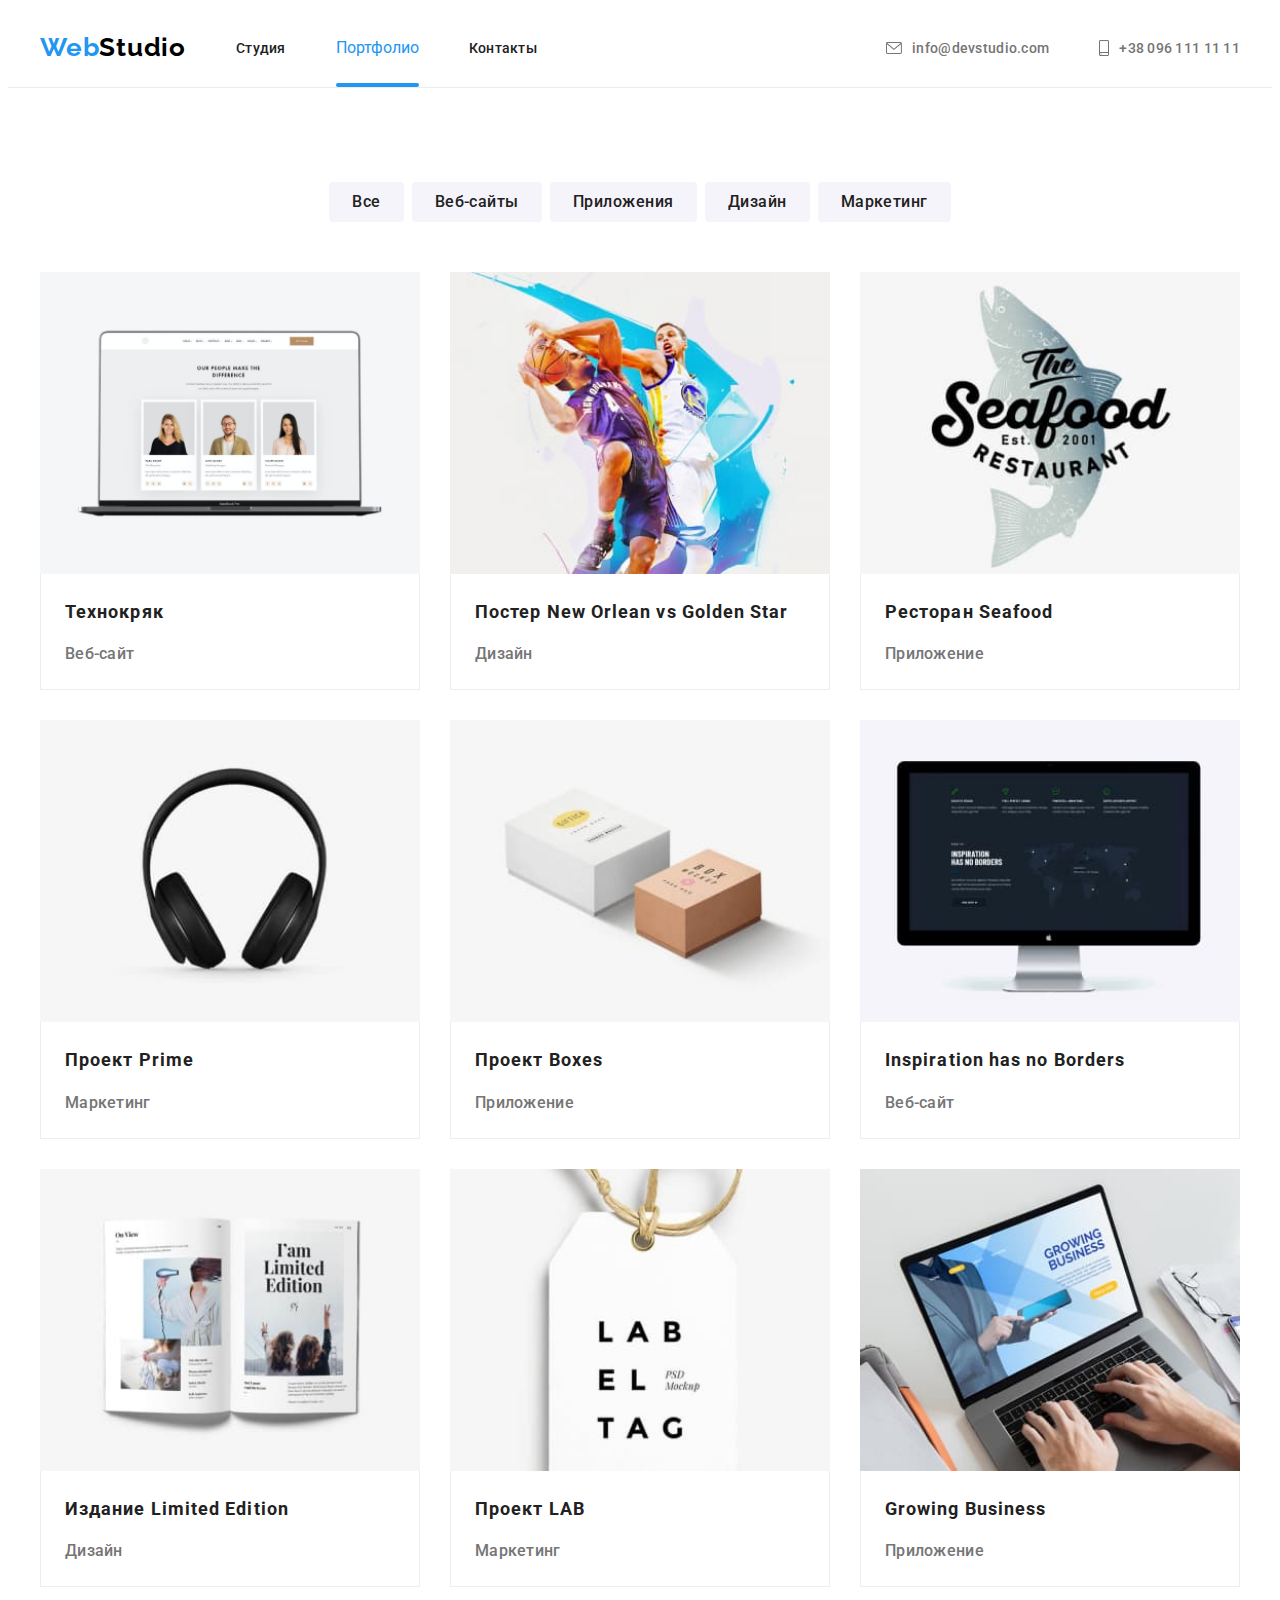
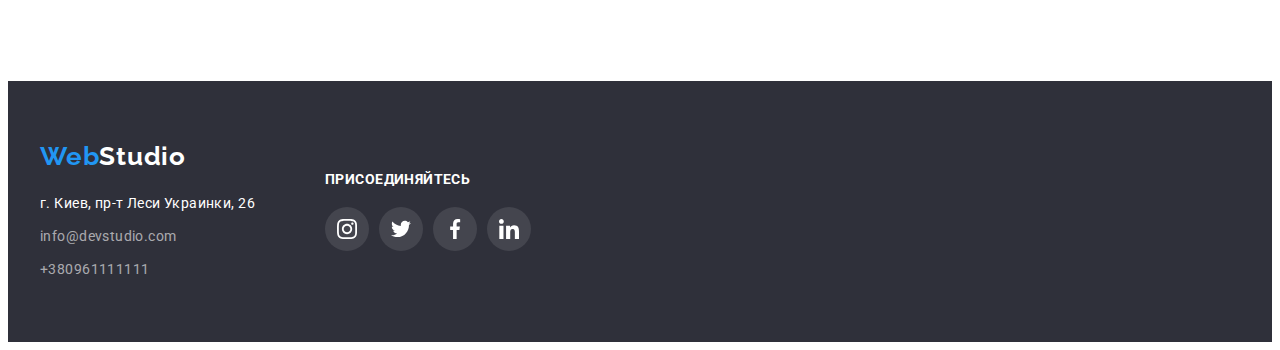
==== portfolio.html @ 1346bd60 "started hw6" ====
<!DOCTYPE html>
<html lang="ru">
<head>
    <meta charset="UTF-8">
    <meta http-equiv="X-UA-Compatible" content="IE=edge">
    <meta name="viewport" content="width=device-width, initial-scale=1.0">
    <link rel="preconnect" href="https://fonts.googleapis.com"> 
<link rel="preconnect" href="https://fonts.gstatic.com" crossorigin> 
    <title>Portfolio</title>
    <link href="https://fonts.googleapis.com/css2?family=Raleway:wght@700&family=Roboto:wght@400;500;700;900&display=swap" rel="stylesheet">
    <link rel="stylesheet" href="https://cdnjs.cloudflare.com/ajax/libs/modern-normalize/1.1.0/modern-normalize.min.css" integrity="sha512-wpPYUAdjBVSE4KJnH1VR1HeZfpl1ub8YT/NKx4PuQ5NmX2tKuGu6U/JRp5y+Y8XG2tV+wKQpNHVUX03MfMFn9Q==" crossorigin="anonymous" referrerpolicy="no-referrer" />
    <link rel="stylesheet" href="./CSS/styles1.css">
</head>
<body>
    <header class="header">
        <div class="container">
        <nav class="site-nav">
    <a href="" class="item logo-header"><span class="logo">Web</span><span class="logo1">Studio</span></a>
            <ul class="nav">   
            <li class="item"><a href="./index.html" class="link menu-link">Студия</a></li>
            <li class="item"><a href="./portfolio.html" class="link-current">Портфолио</a></li>
            <li class="item"><a href="" class="link menu-link">Контакты</a></li>
        </ul>
        </nav>
        <ul class="contacts">
            <li class="item icon-mail">
            <a href="mailto:info@devstudio.com" class="link"> 
                <svg class="mail-link"  width="16" height="12">
                <use href="./IMG/symbol-defs.svg#icon-envelope">
                </use>
            </svg>info@devstudio.com</a>
        </li>
            <li class="item icon-phone">
                <a href="tel:+380961111111" class="link"> 
                    <svg class="phone-link"  width="10" height="16">
                    <use href="./IMG/symbol-defs.svg#icon-smartphone">
                    </use>
                </svg>+38 096 111 11 11</a>
            </li>
        </ul>
        </div>
    </header>
    <main>
    <section class="main-portfolio">
        <div class="container">
        <ul class="nav-portfolio">
            <li class="item"><button class="button">Все</button></li>
            <li class="item"><button class="button">Веб-сайты</button></li>
            <li class="item"><button class="button">Приложения</button></li>
            <li class="item"><button class="button">Дизайн</button></li>
            <li class="item"><button class="button">Маркетинг</button></li>
        </ul>
        <ul class="works-list">
            <li class="cards"><a href="" class="link cards-link">
                <div class="thumb-cards"><img src="./IMG/img-0.png" alt="комп">
                    <p class="overlay-portfolio">
                    Ресурс предлагает комплексные предложения с разным уровнем функционала и сервисов. Все это позволит посетителю получить исчерпывающие сведения о компании или частном лице.
                </p>
            </div>
                <div class="works-underline"><h3 class="upperphotounderline">Технокряк</h3>
            <p class="bottomphotounderline">Веб-сайт</p></div></a></li>
            



            <li class="cards"><a href="" class="link cards-link">
                <div class="thumb-cards"><img src="./IMG/img-10.jpg" alt="баскетбол">
                    <p class="overlay-portfolio">
                    Ресурс предлагает комплексные предложения с разным уровнем функционала и сервисов. Все это позволит посетителю получить исчерпывающие сведения о компании или частном лице.
                </p>
            </div>
                <div class="works-underline"><h3 class="upperphotounderline">Постер New Orlean vs Golden Star</h3>
            <p class="bottomphotounderline">Дизайн</p></div></a></li>
            

            <li class="cards"><a href="" class="link cards-link">
                <div class="thumb-cards"><img src="./IMG/img-11.jpg" alt="рыба">
                <p class="overlay-portfolio">
                    Ресурс предлагает комплексные предложения с разным уровнем функционала и сервисов. Все это позволит посетителю получить исчерпывающие сведения о компании или частном лице.
                </p></div>
                <div class="works-underline"><h3 class="upperphotounderline">Ресторан Seafood</h3>
            <p class="bottomphotounderline">Приложение</p></div></a></li>





            <li class="cards"><a href="" class="link cards-link">
                <div class="thumb-cards"><img src="./IMG/img-12.jpg" alt="наушники">
                <p class="overlay-portfolio">
                    Ресурс предлагает комплексные предложения с разным уровнем функционала и сервисов. Все это позволит посетителю получить исчерпывающие сведения о компании или частном лице.
                </p></div>
                <div class="works-underline"><h3 class="upperphotounderline">Проект Prime</h3>
            <p class="bottomphotounderline">Маркетинг</p></div></a></li>


            <li class="cards"><a href="" class="link cards-link">
                <div class="thumb-cards"><img src="./IMG/img-5.jpg" alt="коробки"><p class="overlay-portfolio">
                    Ресурс предлагает комплексные предложения с разным уровнем функционала и сервисов. Все это позволит посетителю получить исчерпывающие сведения о компании или частном лице.
                </p></div>
                <div class="works-underline"><h3 class="upperphotounderline">Проект Boxes</h3>
            <p class="bottomphotounderline">Приложение</p></div></a></li>


            <li class="cards"><a href="" class="link cards-link">
                <div class="thumb-cards"><img src="./IMG/img-6.jpg" alt="мак"><p class="overlay-portfolio">
                    Ресурс предлагает комплексные предложения с разным уровнем функционала и сервисов. Все это позволит посетителю получить исчерпывающие сведения о компании или частном лице.
                </p></div>
                <div class="works-underline"><h3 class="upperphotounderline">Inspiration has no Borders</h3>
            <p class="bottomphotounderline">Веб-сайт</p></div></a></li>


            <li class="cards"><a href="" class="link cards-link">
                <div class="thumb-cards"><img src="./IMG/img-7.jpg" alt="журнал"><p class="overlay-portfolio">
                    Ресурс предлагает комплексные предложения с разным уровнем функционала и сервисов. Все это позволит посетителю получить исчерпывающие сведения о компании или частном лице.
                </p></div>
                <div class="works-underline"><h3 class="upperphotounderline">Издание Limited Edition</h3>
            <p class="bottomphotounderline">Дизайн</p></div></a></li>


            <li class="cards"><a href="" class="link cards-link">
                <div class="thumb-cards"><img src="./IMG/img-8.jpg" alt="бирка"><p class="overlay-portfolio">
                    Ресурс предлагает комплексные предложения с разным уровнем функционала и сервисов. Все это позволит посетителю получить исчерпывающие сведения о компании или частном лице.
                </p></div>
                <div class="works-underline"><h3 class="upperphotounderline">Проект LAB</h3>
            <p class="bottomphotounderline">Маркетинг</p></div></a></li>


            <li class="cards"><a href="" class="link cards-link">
                <div class="thumb-cards"><img src="./IMG/img-9.jpg" alt="макпро"><p class="overlay-portfolio">
                    Ресурс предлагает комплексные предложения с разным уровнем функционала и сервисов. Все это позволит посетителю получить исчерпывающие сведения о компании или частном лице.
                </p></div>
                <div class="works-underline"><h3 class="upperphotounderline">Growing Business</h3>
            <p class="bottomphotounderline">Приложение</p></div></a></li>
        </ul>
        </div>
    </section>
    </main>
    <footer class="footer">
        <div class="container">
            <div class="adress">
    <a href="" class="mainlogo"><span class="logo">Web</span><span class="logo2">Studio</span></a>
        
            <ul class="footercontacts">
                <li class="item"><a href="https://g.page/stamp-capital?share" target="_blank" class="streetadres">г. Киев, пр-т Леси Украинки, 26</a></li>
                <li class="item"><a href="mailto:info@devstudio.com" class="mail">info@devstudio.com</a></li>
                <li class="item"><a href="tel:+380961111111" class="phone">+380961111111</a></li>
            </ul>
        </div>
        <div class="footer-join">
        <h3 class="footer-title">Присоединяйтесь</h3>
        <ul class="footer-social">
            <li class="social"><a href="" class="footer-link link">
                <svg class="footer-icons" width="20" height="20">
                <use href="./IMG/symbol-defs.svg#icon-instagram"></use>
                </svg>
            </a></li>
            <li class="social"><a href="" class="footer-link link">
                <svg class="footer-icons" width="20" height="20">
                <use href="./IMG/symbol-defs.svg#icon-twitter"></use>
                </svg></a></li>
            <li class="social"><a href="" class="footer-link link">
                <svg class="footer-icons" width="20" height="20">
                <use href="./IMG/symbol-defs.svg#icon-facebook"></use>
                </svg></a></li>
            <li class="social"><a href="" class="footer-link link">
                <svg class="footer-icons" width="20" height="20">
                <use href="./IMG/symbol-defs.svg#icon-linkedin"></use>
                </svg></a>
            </li>
        </ul>
        </div>
        </div>
    </footer>
</body>
</html>
---- CSS/styles1.css ----
:root {
    --paragraphtextcolor: #757575;
    --titletextcolor: #212121;
    --accent: #2196F3;
    --cardsbcg: #FFFFFF;
    --teambcg: #F5F4FA;
    --headerbgc: #FFFFFF;
    --herobcg: #2F303A;
    --solutionsbcg: #FFFFFF;
    --worksbcg: #FFFFFF;
    --footerbcg: #2F303A;
    --timingfunction: cubic-bezier(0.4, 0, 0.2, 1);
}


p,
h1,
h2,
h3,
h4,
h5,
h6 {
  margin: 0;
}

ul,
ol {
  margin: 0;
  padding-left: 0;
}

button {
  cursor: pointer;
}

img {
  display: block;
  width:100%; 
  height:auto;
}



body {
   font-family: "Roboto", sans-serif;
    color: #757575;
    background-color: #FFF;

}

ul {
    padding: 0px;
    margin: 0px;
    list-style:none;
}

h2 {
    margin-top: 0px;
}  

h3 {
    margin-top: 0px;
    margin-bottom: 9.4px;
}


.container {
    width: 1200px;
    margin: 0 auto;
    padding-left: 15px;
    padding-right: 15px;

}

/* ------------------Header------------------ */

.header {
    border-bottom: 1px solid #ECECEC;
    background-color: var(--headerbgc);
    
}

.header .container {
    display: flex;
   
}

.site-nav {
    display: flex;
    align-items: center;
}

.nav {
    display: flex;
    align-items: center;
}




.site-nav .link, .link-current {
    padding-top: 30px;
    padding-bottom: 30px;
    display: inline-block;
}

.nav .item {
    position: relative;
}

.menu-link::after {
    content: "";
    display: block;
    position: absolute;
    bottom: 0px;
    width: 100%;
    height: 4px;
    border-radius: 2px;
    opacity: 0;
    background-color: #2196F3;
    transition: 250ms var(--timingfunction);

}

.link-current::after{
    content: "";
    display: block;
    position: absolute;
    bottom: 0px;
    width: 100%;
    height: 4px;
    border-radius: 2px;
    opacity: 1;
    background-color: #2196F3;

}

.menu-link:hover::after,
.nmenu-link:focus::after {
    opacity: 1;
    width: 100%;
    background-color: #2196F3;
}


.contacts {
    display: inline-flex;
    align-items: center;
    margin-left: auto;
}

.logo {
    font-family: 'Raleway';
font-weight: 700;
font-size: 26px;
line-height: 1.19;
letter-spacing: 0.03em;

color: var(--accent);
}
.logo1 {
    font-family: 'Raleway';
font-weight: 700;
font-size: 26px;
line-height: 1.19;
letter-spacing: 0.03em;

color: #000000;
}



.site-nav .item {
    padding: 0px;
}

.site-nav .item + .item {
    margin-left: 50px;
}

.logo-header {
   text-decoration: none;
   margin-right: 50px;
}

.link {
font-weight: 500;
font-size: 14px;
line-height: 16px;
letter-spacing: 0.02em;
text-decoration: none;
color: #212121;
 
cursor: pointer;
}


.link-current {
    color: var(--accent);
    text-decoration: none;    
}



.mail-link {
    margin-right: 10px;

}


.contacts .link {
    display: flex;
    align-items: center;
    color: #757575;
}

.mailto {
    display: block;
   
    margin-right: 10px;
    fill: #757575;
    
}

.phone {
    display: block;
    margin-right: 10px;
    fill: #757575;
}



.phone-link {
    margin-right: 10px;
    fill: currentColor;
}

.mail-link {
    fill: currentColor;
}

.contacts .item + .item {
    margin-left: 50px;
}

.nav .link:hover,
.nav .link:focus {
    color: var(--accent);
}


.icon-mail .link:hover,
.icon-mail .link:focus {
color: var(--accent);
}

.icon-phone .link:hover,
.icon-phone .link:focus {
    color: var(--accent);
}


/* .icon-mail .link:hover,
.icon-mail .link:focus {
color: var(--accent);
} */

/* .icon-phone .link:hover,
.icon-phone .link:focus {
    color: var(--accent);
} */








/* -------------------------Hero----------------------- */

.hero {    
    padding-top: 200px;
    padding-bottom: 200px;
    text-align: center;
}

.hero-title {
    max-width: 696px;
    margin: auto;
    margin-bottom: 30px;
    line-height: 1.36;
    font-weight: 900;
font-size: 44px;
letter-spacing: 0.06em;
text-transform: uppercase;
text-align: center;

    color: #FFFFFF;
}

.hero .button {
    
    min-width: 200px;
    padding: 10px 32px;  
    border: 0px solid transparent;
    text-align: center;
}

.button {
    font-weight: 700;
font-size: 16px;
line-height: 1.88;
text-align: center;
letter-spacing: 0.06em;
font-family: inherit;

    color: #FFFFFF;
    background-color: var(--accent);
    border-radius: 4px;
    cursor: pointer;
}


/* ----------Hero background ------------ */

.background {
    background: var(--herobcg);
    background-image: linear-gradient(to right, rgba(47, 48, 58, 0.4) ,rgba(47, 48, 58, 0.4)),
    url(../IMG/hero.jpg);
    background-size: cover;
    background-repeat: no-repeat;
    background-position: center;
    margin-left: auto;
    margin-right: auto;
    max-width: 1600px;
}




/* ----------------------------Наши преимущества section solutions-------------------- */

.section-solutions {
    padding-top: 94px;
    padding-bottom: 94px;
    background-color: var(--solutionsbcg);
}

.solutionspar {
    display: flex;

}

.solutionspar .item {
    display: block;
    width: 270px;
    
    
}

.solutionspar .item::before {
    display: block;
    min-height: 120px;
    content: "";
    height: 40px;
    margin-bottom: 30px;
    background-color: #F5F4FA;
}

.icon-antenna::before {
    background-repeat: no-repeat;
    background-position: center;
    background-image: url(../IMG/antenna.svg);
}

.icon-clock::before {
    background-repeat: no-repeat;
    background-position: center;
    background-image: url(../IMG/clock.svg);
}

.icon-diagramma::before {
    background-repeat: no-repeat;
    background-position: center;
    background-image: url(../IMG/vector.svg);
}

.icon-austronaut::before {
    background-repeat: no-repeat;
    background-position: center;
    background-image: url(../IMG/astronaut.svg);
}




.solutionspar .item + .item{
    margin-left: 30px;
}
.solutions-title {
color: var(--titletextcolor);
font-weight: 700;
font-size: 14px;
line-height: 1.14;
letter-spacing: 0.03em;
text-transform: uppercase;
}

.solutions-text {
    font-weight: 400;
    font-size: 14px;
line-height: 1.71;
    color: var(--paragraphtextcolor);
}

.section-title {
    margin-bottom: 50px;
    color: var(--titletextcolor);
    text-align: center;
    font-weight: 700;
font-size: 36px;
line-height: 1.16;
text-align: center;
letter-spacing: 0.03em;
color: var(--titletextcolor) 
}

.whatwedo {
    display: flex;
    
}


.section-whatwedo {
    padding-bottom: 94px;
}


.whatwedo .item {
    display: block;
    

}

.whatwedo .item + .item{
    margin-left: 30px;
}

.thumb-whatwedo {
    position: relative;
}

.photo-sign {
    position: absolute;
    bottom: 0;
    width: 370px;
    height: 70px;
    padding-top: 27px;
    font-weight: 700;
font-size: 14px;
line-height: 16px;
text-align: center;
letter-spacing: 0.03em;
text-transform: uppercase;
text-align: center;

color: #FFFFFF;
background: rgba(47, 48, 58, 0.8);
}


/* -------------------------------наша команда--------------------------- */

.team {
    padding-top: 94px;
    padding-bottom: 94px;
   background-color: var(--teambcg);
}


.team-list .cards + .cards{
    margin-left: 30px;
}


.team-list .cards {
    display:block;
    background-color: #FFFFFF;
    box-shadow: 0px 1px 3px rgba(0, 0, 0, 0.12), 0px 1px 1px rgba(0, 0, 0, 0.14), 0px 2px 1px rgba(0, 0, 0, 0.2);
border-radius: 0px 0px 4px 4px;
}


.team-list {
    display: flex;

}

.team-underline {
    padding-top: 30px;
    padding-bottom: 30px;
    


}

.team .upperphotounderline {
    text-align: center;
    font-weight: 500;
font-size: 16px;
line-height: 1.19;
    
color: var(--titletextcolor)
}

.team .bottomphotounderline {
    text-align: center;
    font-size: 16px;
line-height: 1.19;
margin-bottom: 16px;
    color: var(--paragraphtextcolor);
}

.social-info {
    display: flex;
    justify-content: center;
}

.social {
  
    width: 44px;
    height: 44px;
    margin-right: 10px;
    
}

.social .item:last-child {
    margin-right: 0px;
}


.social-link {
    display: flex;
    width: 100%;
    height: 100%;
    border-radius: 50%;
    align-items: center;
    justify-content: center;
    fill: #AFB1B8;
    
    
}

.social-link:hover,
.social-link:focus {
    background-color: var(--accent);
    fill: #ffffff;
    transition: 250ms var(--timingfunction);
}



/* --------------------------------Clients------------------------------- */

.clients {
    padding-top: 94px;
    padding-bottom: 94px;
    
}

.clients-info {
display: flex;


}

.clients-info .clients-logo + .clients-logo {
    margin-left: 30px;
}




.clients-link {
    display: flex;
    align-items: center;
    width: 170px;
    height: 92px;
    justify-content: center;
    border:1px solid #AFB1B8; 
    border-radius:4px;
}

.clients-icons {
    fill: #AFB1B8
    
}


.clients-link:hover .clients-icons, 
.clients-link:focus .clients-icons{ 
    fill: var(--accent);
    transition: 250ms var(--timingfunction);
    
}

.clients-link:hover,
.clients-link:focus {
    border-color: var(--accent);
    transition: 250ms var(--timingfunction);
 
}


/* --------------------------------Portfolio----------------------------- */



.nav-portfolio .button {
    background-color: #F5F4FA;
font-weight: 500;
font-size: 16px;
line-height: 1.62;
text-align: center;
letter-spacing: 0.03em;

color: #212121;
}

.nav-portfolio button:hover,
.nav-portfolio button:focus {
    box-shadow: 0px 3px 1px rgba(0, 0, 0, 0.1), 0px 1px 2px rgba(0, 0, 0, 0.08), 0px 2px 2px rgba(0, 0, 0, 0.12);
border-radius: 4px;
    color: #FFFFFF;
  background-color: var(--accent);
  transition: 250ms var(--timingfunction);
}

.nav-portfolio .button {
    padding: 6px 22px;
    border: 1px solid transparent;

}

.main-portfolio {
    background-color: var(--worksbcg);
padding-top:94px;
padding-bottom:94px
}


.nav-portfolio {
    justify-content: center;
    margin-bottom: 50px;
    display: flex;
    background-color: #FFFFFF;
    
    
}

.nav-portfolio .item + .item {
margin-left: 8px;
}

.nav .item {
    position: relative;
}


.thumb-cards {
    position: relative;
    overflow: hidden;
}

.overlay-portfolio {
position: absolute;
top: 0;
width: 100%;
height: 100%;
padding: 63px 24px;
font-family: 'Roboto';
font-style: normal;
font-weight: 400;
font-size: 18px;
line-height: 1.56;

letter-spacing: 0.03em;
background-color: rgba(33, 150, 243, 0.9);
color: #FFFFFF;
transform: translateY(100%);
transition: transform 250ms var(--timingfunction);
}

.cards-link {
    display: block;
}



.cards-link:hover .overlay-portfolio {
    transform: translate(0);
}

.overlay-portfolio:hover {
    transform: translateY(0);
}

.works {
    padding-bottom: 94px;
}

.works-list {
    display: flex;
    flex-wrap: wrap;
    
}


.works-list .cards {
    margin: 0px auto;
    display: block;
    width: 100%;
    height: auto;
    width: calc((100% - 60px)/3);
    margin-right: 30px;
    margin-bottom: 30px;

    cursor: pointer;

}

.works-list .cards-link:hover,
.works-list .cards-link:focus {
    box-shadow: 0px 4px 4px 0px rgba(0, 0, 0, 0.25);

}
.works-list .cards:nth-child(3n) {
margin-right: 0;
}

.works-list .cards:nth-last-child(-n + 3) {
margin-bottom: 0;
}

.works-underline {
    padding: 20px 24px;
    border-bottom: 1px solid #EEEEEE;
    border-right: 1px solid #EEEEEE;
    border-left: 1px solid #EEEEEE;
    

}

.works-list .upperphotounderline {
    font-weight: 700;
font-size: 18px;
line-height: 2.0;
letter-spacing: 0.06em;


color: var(--titletextcolor)
}

.works-list .bottomphotounderline {
    font-size: 16px;
line-height: 1.88;
    color: var(--paragraphtextcolor);
}

/* --------------------------------Footer---------------------------- */


.footer {
    padding: 60px;
    background-color: var(--footerbcg);
}

/* footer logo */


.footer a {
    text-decoration: none;
}


.footercontacts .item:not(:last-child) {
    margin-bottom: 9px;
}

.mainlogo {
    display: inline-block;
    margin-bottom: 20px;
}

.logo {
    font-family: 'Raleway';
font-style: normal;
font-weight: 700;
font-size: 26px;
line-height: 1.19;
letter-spacing: 0.03em;

color: var(--accent);

}
.logo2 {
    font-family: 'Raleway';
font-style: normal; 
font-weight: 700;
font-size: 26px;
line-height: 1.19;
letter-spacing: 0.03em;

color: #FFFFFF;
}



.streetadres {
    
    font-style: normal;
    font-weight: 400;
font-size: 14px;
line-height: 1.71;
letter-spacing: 0.03em;
  text-decoration: none;

  color: #FFFFFF;
  
}

.streetadres:hover,
.streetadress:focus 
{
   color: var(--accent);
   transition: 250ms var(--timingfunction);
}

.mail, .phone {
    font-style: normal;
font-weight: 400;
font-size: 14px;
line-height: 1.71;
letter-spacing: 0.03em;

color: #FFFFFF99;
text-decoration: none;
}

.mail {
    display: inline-block;
    
}

.mail:hover {  
   color: var(--accent)
}

.phone:hover {
   color: var(--accent)
}


/* -----------------------------------Footer social----------------------------- */

.footer {
    padding-top: 60px;
    padding-bottom: 60px;
    padding-left: 0;
    padding-right: 0;
}

.footer > .container {
    display: flex;
    align-items: center;
}

.adress{
    text-align: left;
    margin-right: 70px;
    
}

.footer-title {
    font-weight: 700;
font-size: 14px;
line-height: 16px;
letter-spacing: 0.03em;
text-transform: uppercase;
margin-bottom: 20px;
color: #FFFFFF;
}

.footer-join {
    
    display:block;
    padding-left: 0;
    
}

.footer-social {
    display: flex;
    justify-content: center;

}

.social-footer {
    margin-left: 10px;
    width: 44px;
    height: 44px;
    
}


.footer-link {
display: flex;
    width: 100%;
    height: 100%;
    
    border-radius: 50%;
    align-items: center;
    justify-content: center;
    background-color: rgba(255, 255, 255, 0.1);
    fill: #FFFFFF;
    

}

.footer-icons {
    fill: #ffffff;
}

.social-footer:first-child {
    margin-left: 0px;
}

.social:last-child {
    margin-right: 0px;
}


.footer-link:hover, 
.footer-link:focus {
    background-color: var(--accent);
    transition: 250ms var(--timingfunction);
}

.backdrop {
    position: fixed;
    width: 1600x;
    height: 1024px;
    top: 0;
    left: 0;
    right: 0;
    bottom: 0;
    background-color: rgba(0, 0, 0, 0.2);
    transition: opacity 2500ms, visibility 2500ms;

}

.is-hidden {
    visibility: hidden;
    opacity: 0; 
    pointer-events: none; 
}


.modal {
    position: absolute;
    top: 21.6%;
    left: 50%;
    right: 50%;
    transform: translate(-50%);
    width: 528px;
    min-height: 581px;
    background-color: #FFFFFF;
    opacity: 1;
}

.button-modal {
    position: absolute;
    top: 8px;
    right: 8px;
    display: flex;
    align-items: center;
    justify-content: center;
    padding: 0;
    background-color: #FFFFFF;
    border: 1px solid rgba(0, 0, 0, 0.1);
   border-radius: 50%;

}
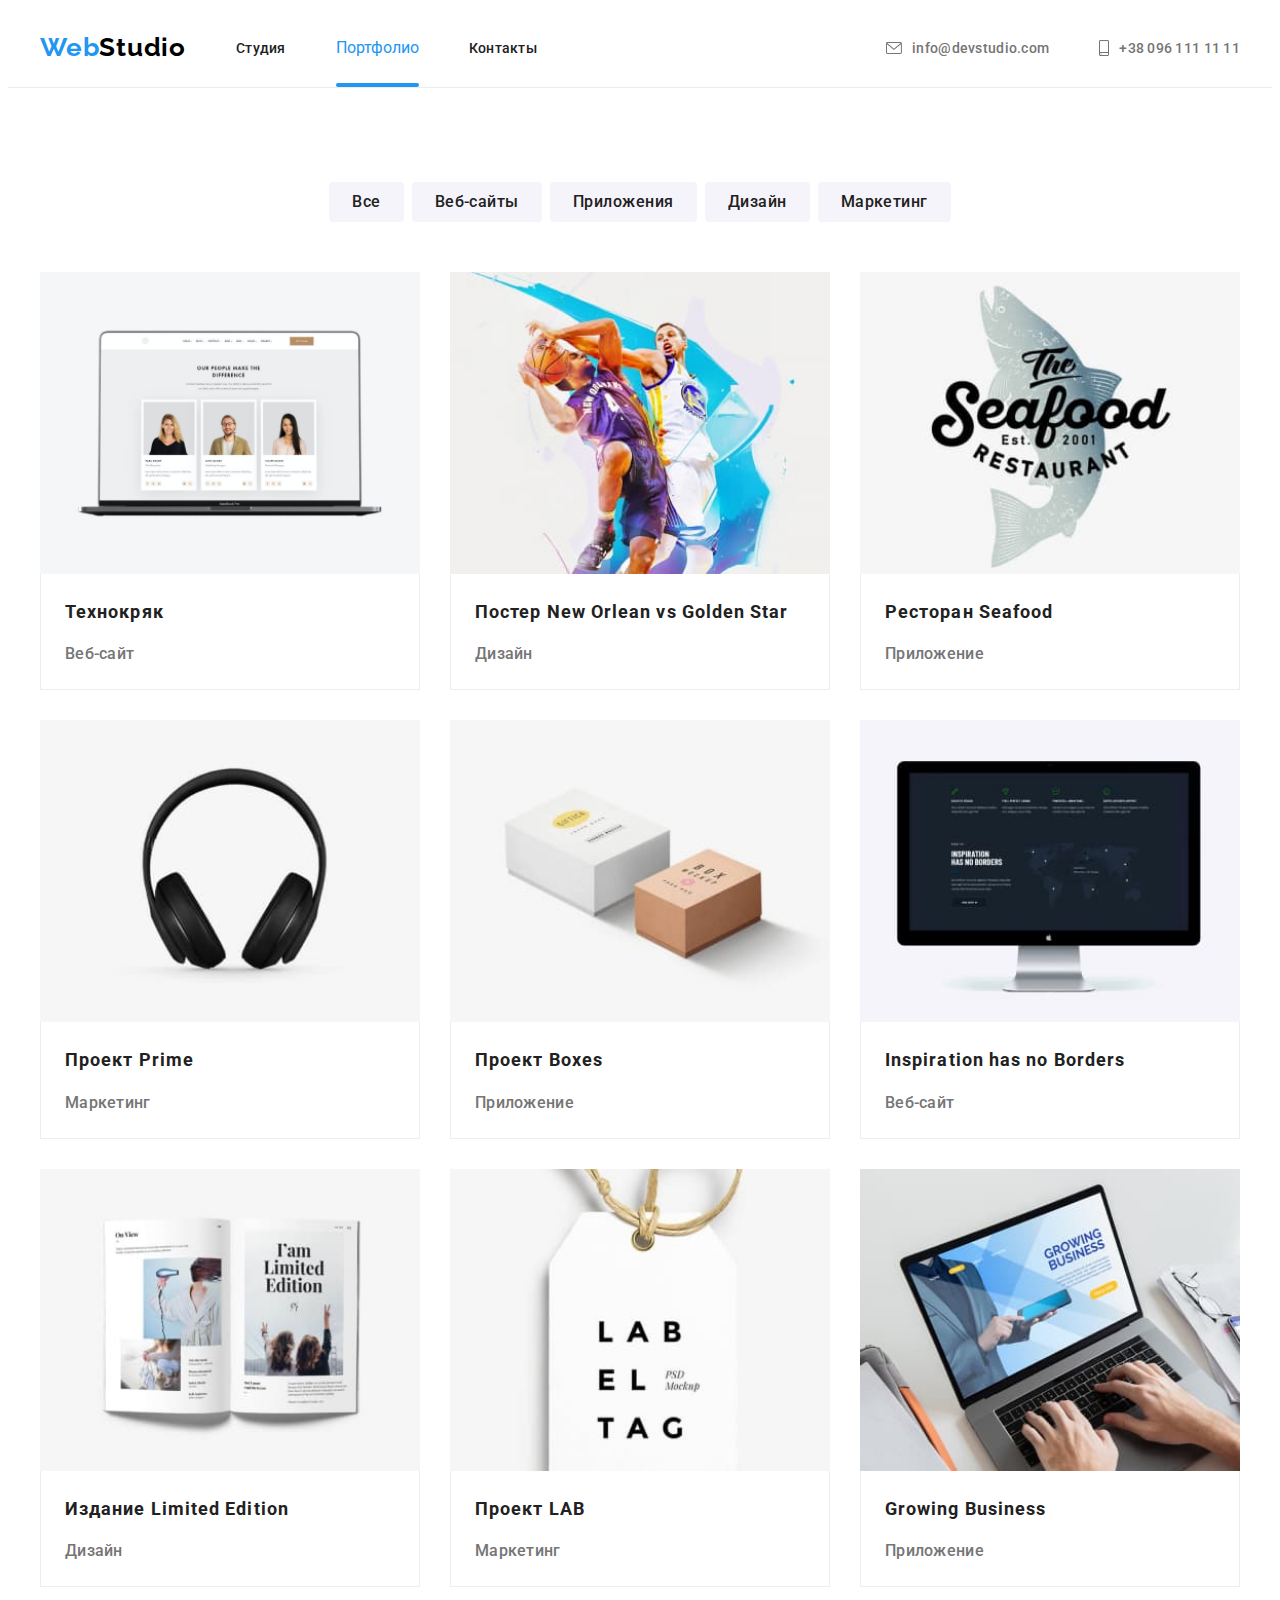
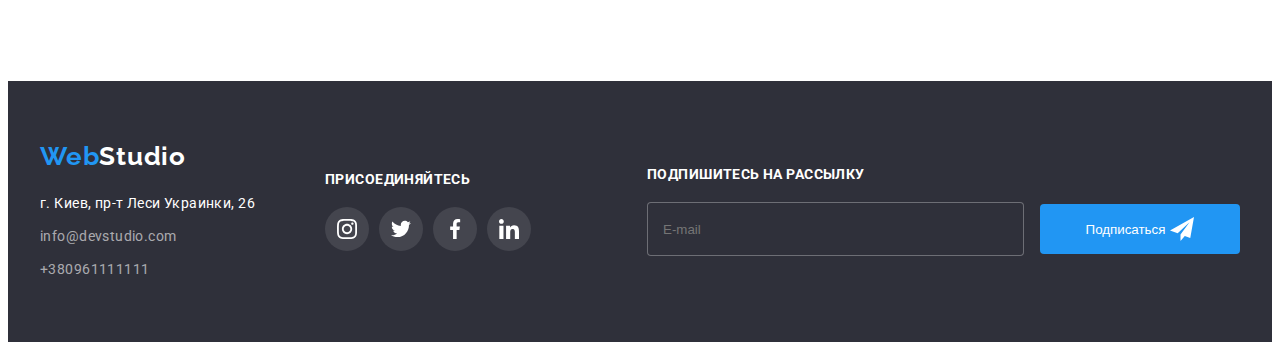
==== commit be165d0a: "added footer to portfolio" ====
--- a/portfolio.html
+++ b/portfolio.html
@@ -136,7 +136,7 @@
         </div>
     </section>
     </main>
-    <footer class="footer">
+   <footer class="footer">
         <div class="container">
             <div class="adress">
     <a href="" class="mainlogo"><span class="logo">Web</span><span class="logo2">Studio</span></a>
@@ -150,26 +150,35 @@
         <div class="footer-join">
         <h3 class="footer-title">Присоединяйтесь</h3>
         <ul class="footer-social">
-            <li class="social"><a href="" class="footer-link link">
+            <li class="social-footer"><a href="" class="footer-link link">
                 <svg class="footer-icons" width="20" height="20">
                 <use href="./IMG/symbol-defs.svg#icon-instagram"></use>
                 </svg>
             </a></li>
-            <li class="social"><a href="" class="footer-link link">
+            <li class="social-footer"><a href="" class="footer-link link">
                 <svg class="footer-icons" width="20" height="20">
                 <use href="./IMG/symbol-defs.svg#icon-twitter"></use>
                 </svg></a></li>
-            <li class="social"><a href="" class="footer-link link">
+            <li class="social-footer"><a href="" class="footer-link link">
                 <svg class="footer-icons" width="20" height="20">
                 <use href="./IMG/symbol-defs.svg#icon-facebook"></use>
                 </svg></a></li>
-            <li class="social"><a href="" class="footer-link link">
+            <li class="social-footer"><a href="" class="footer-link link">
                 <svg class="footer-icons" width="20" height="20">
                 <use href="./IMG/symbol-defs.svg#icon-linkedin"></use>
                 </svg></a>
             </li>
         </ul>
         </div>
+            <div class="footer-submit">
+                <h3 class="footer-title">Подпишитесь на рассылку</h3>
+                
+                <form>
+            <label for="email"></label>
+            <input type="email" name="user-email" class="footer-input" id="email" placeholder="E-mail">
+            <button type="submit" class="footer-button ">Подписаться</button>
+            </div>  
+           </form>
         </div>
     </footer>
 </body>
--- a/CSS/styles1.css
+++ b/CSS/styles1.css
@@ -102,6 +102,7 @@
     padding-top: 30px;
     padding-bottom: 30px;
     display: inline-block;
+    transition: color 250ms var(--timingfunction);
 }
 
 .nav .item {
@@ -132,15 +133,10 @@
     border-radius: 2px;
     opacity: 1;
     background-color: #2196F3;
-
-}
-
-.menu-link:hover::after,
-.nmenu-link:focus::after {
-    opacity: 1;
-    width: 100%;
-    background-color: #2196F3;
-}
+    transition: opacity 2000ms var(--timingfunction);
+
+}
+
 
 
 .contacts {
@@ -190,7 +186,7 @@
 letter-spacing: 0.02em;
 text-decoration: none;
 color: #212121;
- 
+transition: color 250ms var(--timingfunction);
 cursor: pointer;
 }
 
@@ -258,20 +254,6 @@
 .icon-phone .link:focus {
     color: var(--accent);
 }
-
-
-/* .icon-mail .link:hover,
-.icon-mail .link:focus {
-color: var(--accent);
-} */
-
-/* .icon-phone .link:hover,
-.icon-phone .link:focus {
-    color: var(--accent);
-} */
-
-
-
 
 
 
@@ -452,21 +434,28 @@
 }
 
 .photo-sign {
+     display: flex;
     position: absolute;
+    padding: 0;
+    margin: 0;
     bottom: 0;
-    width: 370px;
+    left: 0;
+    width: 100%;
     height: 70px;
-    padding-top: 27px;
+
+    background: rgba(47, 48, 58, 0.8);
+   
     font-weight: 700;
 font-size: 14px;
-line-height: 16px;
-text-align: center;
+line-height: 1.14;
 letter-spacing: 0.03em;
 text-transform: uppercase;
-text-align: center;
+
+align-items: center;
+justify-content: center;
+
 
 color: #FFFFFF;
-background: rgba(47, 48, 58, 0.8);
 }
 
 
@@ -548,7 +537,7 @@
     align-items: center;
     justify-content: center;
     fill: #AFB1B8;
-    
+    transition: fill 250ms var(--timingfunction), background-color 250ms var(--timingfunction);
     
 }
 
@@ -556,7 +545,7 @@
 .social-link:focus {
     background-color: var(--accent);
     fill: #ffffff;
-    transition: 250ms var(--timingfunction);
+    
 }
 
 
@@ -590,10 +579,14 @@
     justify-content: center;
     border:1px solid #AFB1B8; 
     border-radius:4px;
+    transition: border-color 250ms var(--timingfunction);
+
 }
 
 .clients-icons {
-    fill: #AFB1B8
+    fill: #AFB1B8;
+    transition: fill 250ms var(--timingfunction);
+    
     
 }
 
@@ -601,14 +594,14 @@
 .clients-link:hover .clients-icons, 
 .clients-link:focus .clients-icons{ 
     fill: var(--accent);
-    transition: 250ms var(--timingfunction);
+   
     
 }
 
 .clients-link:hover,
 .clients-link:focus {
     border-color: var(--accent);
-    transition: 250ms var(--timingfunction);
+  
  
 }
 
@@ -624,8 +617,11 @@
 line-height: 1.62;
 text-align: center;
 letter-spacing: 0.03em;
-
+padding: 6px 22px;
+    border: 1px solid transparent;
+    transition: background-color 250ms var(--timingfunction), box-shadow 250ms var(--timingfunction);
 color: #212121;
+
 }
 
 .nav-portfolio button:hover,
@@ -634,14 +630,8 @@
 border-radius: 4px;
     color: #FFFFFF;
   background-color: var(--accent);
-  transition: 250ms var(--timingfunction);
-}
-
-.nav-portfolio .button {
-    padding: 6px 22px;
-    border: 1px solid transparent;
-
-}
+}
+
 
 .main-portfolio {
     background-color: var(--worksbcg);
@@ -688,13 +678,11 @@
 letter-spacing: 0.03em;
 background-color: rgba(33, 150, 243, 0.9);
 color: #FFFFFF;
-transform: translateY(100%);
+transform: translateY(101%);
 transition: transform 250ms var(--timingfunction);
 }
 
-.cards-link {
-    display: block;
-}
+
 
 
 
@@ -725,16 +713,28 @@
     width: calc((100% - 60px)/3);
     margin-right: 30px;
     margin-bottom: 30px;
-
+    
+
+}
+
+.cards-link {
+    display: block;
     cursor: pointer;
-
-}
-
-.works-list .cards-link:hover,
-.works-list .cards-link:focus {
+    transition: box-shadow;
+    transition-duration: 2500ms;
+    transition-timing-function: cubic-bezier(0.23, 1, 0.320, 1)
+    
+
+}
+
+
+.cards-link:hover,
+.cards-link:focus {
     box-shadow: 0px 4px 4px 0px rgba(0, 0, 0, 0.25);
 
 }
+
+
 .works-list .cards:nth-child(3n) {
 margin-right: 0;
 }
@@ -783,6 +783,9 @@
     text-decoration: none;
 }
 
+.footercontacts {
+    margin-right: auto;
+}
 
 .footercontacts .item:not(:last-child) {
     margin-bottom: 9px;
@@ -816,17 +819,18 @@
 }
 
 
-
 .streetadres {
     
     font-style: normal;
     font-weight: 400;
 font-size: 14px;
 line-height: 1.71;
-letter-spacing: 0.03em;
-  text-decoration: none;
+
+letter-spacing: 0.03em;
+text-decoration: none;
 
   color: #FFFFFF;
+   transition: color 250ms var(--timingfunction);
   
 }
 
@@ -846,6 +850,11 @@
 
 color: #FFFFFF99;
 text-decoration: none;
+transition: color 250ms var(--timingfunction);
+}
+
+.phone {
+    margin-right: 0px;
 }
 
 .mail {
@@ -923,6 +932,7 @@
     justify-content: center;
     background-color: rgba(255, 255, 255, 0.1);
     fill: #FFFFFF;
+    transition: background-color 250ms var(--timingfunction);
     
 
 }
@@ -946,16 +956,76 @@
     transition: 250ms var(--timingfunction);
 }
 
+
+
+
+
+/* -------------------------------Footer form---------------------------------------*/
+
+.footer-submit {
+    margin-left: auto;
+    align-items:baseline;
+    justify-content: center;
+}
+
+.footer-input {
+    width: 358px;
+    height: 50px;
+    border: 1px solid rgba(255, 255, 255, 0.3);
+    border-radius: 4px;
+    background-color: var(--footerbcg);
+    margin-right: 12px;
+    padding-left: 15px;
+    color: #FFFFFF;
+}
+
+
+.footer-button {
+     display: inline-flex;
+    width: 200px;
+    height: 50px;
+    border: transparent;
+    align-items: center;
+    justify-content: center;
+    border-radius: 4px;
+    border: 1px solid transparent;
+    color: #FFFFFF;
+    background-color: var(--accent);
+
+}
+
+.footer-button::after {
+    display: block;
+    content: "";
+    width: 24px;
+    height: 24px;
+    margin-left: 5px;
+    background-repeat: no-repeat;
+    background-position: center;
+    background-image: url(../IMG/iconsend.svg);
+    
+}
+
+
+
+
+
+
+
+
+
+
+
+/* --------------------------------Backdrop------------------------------------------ */
 .backdrop {
     position: fixed;
     width: 1600x;
-    height: 1024px;
     top: 0;
     left: 0;
     right: 0;
     bottom: 0;
     background-color: rgba(0, 0, 0, 0.2);
-    transition: opacity 2500ms, visibility 2500ms;
+    transition: opacity 250ms, visibility 250ms;
 
 }
 
@@ -968,17 +1038,50 @@
 
 .modal {
     position: absolute;
-    top: 21.6%;
+    top: 50%;
     left: 50%;
-    right: 50%;
-    transform: translate(-50%);
+    transform: translate(-50%, -50%);
     width: 528px;
     min-height: 581px;
+    padding: 40px;
     background-color: #FFFFFF;
     opacity: 1;
-}
-
-.button-modal {
+    border-radius: 4px;
+    box-shadow: 0px 1px 3px rgba(0, 0, 0, 0.12), 0px 1px 1px rgba(0, 0, 0, 0.14), 0px 2px 1px rgba(0, 0, 0, 0.2);
+}
+
+
+.input-field {
+    position: relative;
+}
+
+
+.input-icon1 {
+    position: absolute;
+    top: 11px;
+    left: 12px;
+    background-image: url(../IMG/person-black.svg);
+
+}
+
+.input-icon2 {
+    position: absolute;
+    top: 11px;
+    left: 12px;
+    background-image: url(../IMG/phone-black.svg);
+
+}
+
+.input-icon3 {
+    position: absolute;
+    top: 11px;
+    left: 12px;
+    background-image: url(../IMG/email-black.svg);
+
+}
+
+
+.button-modal-close {
     position: absolute;
     top: 8px;
     right: 8px;
@@ -993,8 +1096,153 @@
 }
 
 
-
-
-
-
-
+.button-modal-close:hover,
+.button-modal-close:focus {
+    fill: #2196F3;
+}
+
+.modal-title {
+    text-align: center;
+    font-weight: 700;
+font-size: 20px;
+line-height: 1.15;
+text-align: center;
+color: #212121;
+margin-bottom: 12px;
+}
+
+
+.userdata {
+    display: flex;
+    flex-direction: column;
+}
+
+.modal-input {
+    width: 100%;
+    height: 40px;
+    border: 1px solid rgba(33, 33, 33, 0.2);
+    border-radius: 4px;
+    padding-left: 35px;
+
+
+}
+
+.modal-label {
+    font-size: 12px;
+line-height: 1.166;
+letter-spacing: 0.01em;
+margin-bottom: 4px;
+color: #757575;
+}
+
+.modal-field {
+    display: flex;
+    flex-direction: column;
+    margin-bottom: 10px;
+}
+
+.modal-field.comment {
+    margin-bottom: 20px;
+}
+
+.modal-comments {
+    width: 448px;
+    height: 120px;
+     border: 1px solid rgba(33, 33, 33, 0.2);
+border-radius: 4px;
+resize: none;
+padding: 12px 16px;
+}
+
+.checkbox-field {
+    display: flex;
+    margin: auto;
+    margin-bottom: 30px;
+    
+}
+
+.policy-text::before {
+    content: "";
+    width: 16px;
+    height: 15px;
+    border: 2px solid #212121;
+    border-radius: 3px;
+   margin-right: 8px;
+}
+
+
+.policy-text {
+    display: flex;
+    font-weight: 400;
+font-size: 14px;
+line-height: 1.71;
+letter-spacing: 0.03em;
+margin-right: 8px;
+align-items: center;
+color: #757575;
+}
+
+.policy-terms {
+    font-weight: 400;
+font-size: 14px;
+line-height: 1.71;
+letter-spacing: 0.03em;
+text-decoration-line: underline;
+
+color: #2196F3;
+
+
+}
+
+.checkbox:checked + .policy-text::before {
+    background-color: var(--accent);
+    background-image: url(../IMG/checkbox.svg);
+    background-repeat: no-repeat;
+   background-position: center;
+    border: none;
+}
+
+.checkbox:focus + .policy-text::before {
+    background-color: var(--accent);
+    background-image: url(../IMG/checkbox.svg);
+    background-repeat: no-repeat;
+   background-position: center;
+    border: none;
+}
+
+
+
+
+
+
+
+.modal-button {
+    width: 200px;
+    height: 50px;
+    margin: auto;
+ padding: 10px 56px;
+    font-weight: 700;
+font-size: 16px;
+line-height: 1.88px;
+letter-spacing: 0.06em;
+border: transparent;
+box-shadow: 0px 4px 4px rgba(0, 0, 0, 0.15);
+border-radius: 4px;
+    color: #FFFFFF;
+    background-color: var(--accent);
+    box-shadow: 0px 1px 3px rgba(0, 0, 0, 0.12), 0px 1px 1px rgba(0, 0, 0, 0.14), 0px 2px 1px rgba(0, 0, 0, 0.2);
+}
+
+
+
+
+
+
+
+
+
+
+
+
+
+
